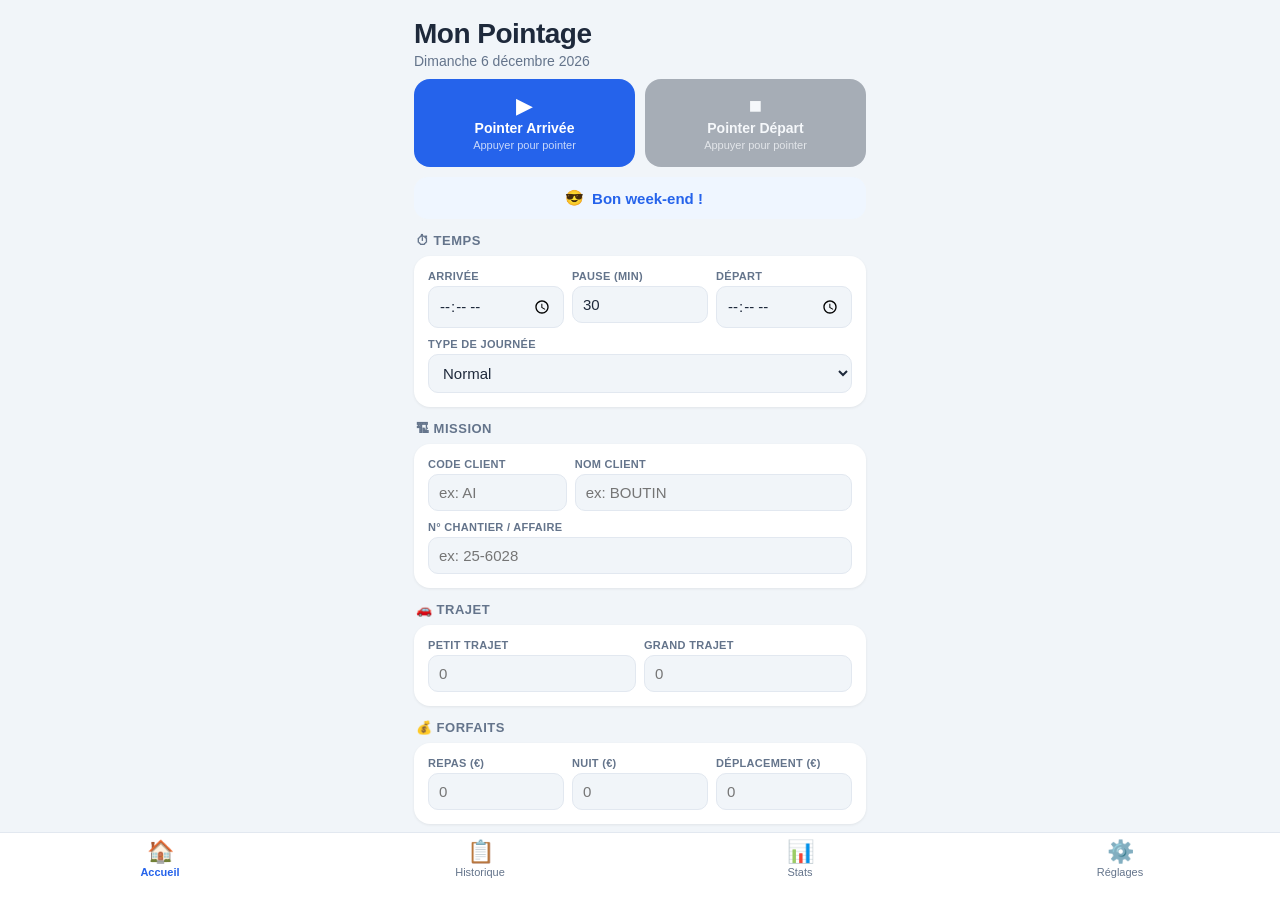
==== index.html @ ea4805cc "Add files via upload" ====
<!DOCTYPE html>
<html lang="fr">
<head>
  <meta charset="UTF-8">
  <meta name="viewport" content="width=device-width, initial-scale=1.0, maximum-scale=1.0, user-scalable=no">
  <meta name="theme-color" content="#2563eb">
  <meta name="apple-mobile-web-app-capable" content="yes">
  <meta name="apple-mobile-web-app-status-bar-style" content="black-translucent">
  <meta name="apple-mobile-web-app-title" content="Pointage">
  <link rel="manifest" href="manifest.json">
  <link rel="apple-touch-icon" href="icon.svg">
  <link rel="stylesheet" href="style.css">
  <title>Mon Pointage</title>
</head>
<body>

  <main>

    <!-- ═══════════ PAGE ACCUEIL ═══════════ -->
    <div id="page-accueil" class="page active">

      <div class="header">
        <h1>Mon Pointage</h1>
        <p id="date-today" class="date-today"></p>
      </div>

      <!-- Boutons pointer -->
      <div class="action-buttons">
        <button class="btn btn-arrive" id="btn-arrive" onclick="pointer('arrivee')">
          <span class="btn-icon">▶</span>
          <span class="btn-label">Pointer Arrivée</span>
          <span class="btn-sub" id="btn-arrive-sub">Appuyer pour pointer</span>
        </button>
        <button class="btn btn-depart" id="btn-depart" onclick="pointer('depart')" disabled>
          <span class="btn-icon">■</span>
          <span class="btn-label">Pointer Départ</span>
          <span class="btn-sub" id="btn-depart-sub">Appuyer pour pointer</span>
        </button>
      </div>

      <!-- Temps net -->
      <div class="net-banner" id="net-banner">
        <span id="net-icon">⏰</span>
        <span id="net-label">Non pointé</span>
        <span id="net-value"></span>
      </div>

      <!-- ── SECTION TEMPS ── -->
      <div class="section-title">⏱ Temps</div>
      <div class="card">
        <div class="field-row">
          <div class="field">
            <label>Arrivée</label>
            <input type="time" id="f-arrivee" onchange="autoSave()">
          </div>
          <div class="field">
            <label>Pause (min)</label>
            <input type="number" id="f-pause" min="0" max="120" placeholder="30" onchange="autoSave(); updateBanner()">
          </div>
          <div class="field">
            <label>Départ</label>
            <input type="time" id="f-depart" onchange="autoSave()">
          </div>
        </div>
        <div class="field">
          <label>Type de journée</label>
          <select id="f-type" onchange="autoSave()">
            <option value="normal">Normal</option>
            <option value="conge">Congé</option>
            <option value="sans-solde">Sans solde</option>
            <option value="formation">Formation</option>
            <option value="maladie">Maladie</option>
            <option value="ferie">Férié</option>
            <option value="rtt">RTT</option>
          </select>
        </div>
      </div>

      <!-- ── SECTION MISSION ── -->
      <div class="section-title">🏗 Mission</div>
      <div class="card">
        <div class="field-row">
          <div class="field">
            <label>Code client</label>
            <input type="text" id="f-client" placeholder="ex: AI" maxlength="10" onchange="autoSave()">
          </div>
          <div class="field flex2">
            <label>Nom client</label>
            <input type="text" id="f-nom-client" placeholder="ex: BOUTIN" onchange="autoSave()">
          </div>
        </div>
        <div class="field">
          <label>N° Chantier / Affaire</label>
          <input type="text" id="f-chantier" placeholder="ex: 25-6028" onchange="autoSave()">
        </div>
      </div>

      <!-- ── SECTION TRAJET ── -->
      <div class="section-title">🚗 Trajet</div>
      <div class="card">
        <div class="field-row">
          <div class="field">
            <label>Petit Trajet</label>
            <input type="number" id="f-ptraj" min="0" step="0.5" placeholder="0" onchange="autoSave()">
          </div>
          <div class="field">
            <label>Grand Trajet</label>
            <input type="number" id="f-gtraj" min="0" step="0.5" placeholder="0" onchange="autoSave()">
          </div>
        </div>
      </div>

      <!-- ── SECTION FORFAITS ── -->
      <div class="section-title">💰 Forfaits</div>
      <div class="card">
        <div class="field-row">
          <div class="field">
            <label>Repas (€)</label>
            <input type="number" id="f-repas" min="0" step="0.01" placeholder="0" onchange="autoSave()">
          </div>
          <div class="field">
            <label>Nuit (€)</label>
            <input type="number" id="f-nuit" min="0" step="0.01" placeholder="0" onchange="autoSave()">
          </div>
          <div class="field">
            <label>Déplacement (€)</label>
            <input type="number" id="f-deplacement" min="0" step="0.01" placeholder="0" onchange="autoSave()">
          </div>
        </div>
      </div>

      <!-- ── SECTION AUTRES FRAIS ── -->
      <div class="section-title">🧾 Autres frais</div>
      <div class="card">
        <div class="field-row">
          <div class="field">
            <label>Ticket Resto (€)</label>
            <input type="number" id="f-ticket" min="0" step="0.01" placeholder="0" onchange="autoSave()">
          </div>
          <div class="field">
            <label>Véhicule (€)</label>
            <input type="number" id="f-vehicule" min="0" step="0.01" placeholder="0" onchange="autoSave()">
          </div>
        </div>
      </div>

      <!-- Semaine -->
      <div class="section-title">📅 Cette semaine</div>
      <div class="card week-card">
        <div class="week-header">
          <span id="week-hours" class="week-total">0h00</span>
          <span class="week-target">Objectif : <span id="week-target-label">35h00</span></span>
        </div>
        <div class="week-days" id="week-days"></div>
        <div class="week-progress-bar">
          <div class="week-bar-fill" id="week-bar"></div>
        </div>
      </div>

      <div style="height: 8px"></div>
    </div>

    <!-- ═══════════ PAGE HISTORIQUE ═══════════ -->
    <div id="page-historique" class="page">
      <div class="header"><h1>Historique</h1></div>
      <div id="history-list"></div>
    </div>

    <!-- ═══════════ PAGE STATS ═══════════ -->
    <div id="page-stats" class="page">
      <div class="header"><h1>Statistiques</h1></div>
      <div id="stats-content"></div>
    </div>

    <!-- ═══════════ PAGE PARAMÈTRES ═══════════ -->
    <div id="page-settings" class="page">
      <div class="header"><h1>Paramètres</h1></div>

      <div class="section-title">⚙️ Valeurs par défaut</div>
      <div class="card">
        <div class="field-row">
          <div class="field">
            <label>Heure arrivée</label>
            <input type="time" id="set-arrivee" value="08:00">
          </div>
          <div class="field">
            <label>Pause (min)</label>
            <input type="number" id="set-pause" value="30" min="0" max="120">
          </div>
          <div class="field">
            <label>Heure départ</label>
            <input type="time" id="set-depart" value="17:00">
          </div>
        </div>
        <div class="field">
          <label>Heures / semaine</label>
          <input type="number" id="set-weekly" value="35" min="1" max="60">
        </div>
        <button class="btn-save" onclick="saveSettings()">Enregistrer</button>
      </div>

      <div class="section-title">🔔 Notifications iPhone</div>
      <div class="card">
        <p class="notif-info">Utilise l'app <strong>Raccourcis</strong> pour des notifications fiables :</p>
        <div class="shortcut-block">
          <div class="shortcut-title">🌅 Matin — arrivée</div>
          <div class="shortcut-steps">
            <p>Raccourcis → Automatisations → + → <strong>Heure de la journée</strong></p>
            <p>Heure : <strong id="shortcut-matin">08:00</strong> · Répéter : <strong>Lun → Ven</strong></p>
            <p>Action : Envoyer une notification → <em>⏰ Pointer arrivée !</em></p>
          </div>
        </div>
        <div class="shortcut-block">
          <div class="shortcut-title">🌆 Soir — départ</div>
          <div class="shortcut-steps">
            <p>Même étapes → Heure : <strong id="shortcut-soir">17:00</strong></p>
            <p>Action : Envoyer une notification → <em>🏠 Pointer départ !</em></p>
          </div>
        </div>
      </div>

      <div class="section-title">📁 Données</div>
      <div class="card">
        <button class="btn-action" onclick="exportCSV()">📥 Exporter feuille d'heures (CSV)</button>
        <button class="btn-action danger" onclick="clearAllData()">🗑 Effacer toutes les données</button>
      </div>
    </div>

  </main>

  <!-- NAV BAS -->
  <nav class="nav-bar">
    <button class="nav-btn active" data-page="accueil" onclick="showPage('accueil', this)">
      <span class="nav-icon">🏠</span><span>Accueil</span>
    </button>
    <button class="nav-btn" data-page="historique" onclick="showPage('historique', this)">
      <span class="nav-icon">📋</span><span>Historique</span>
    </button>
    <button class="nav-btn" data-page="stats" onclick="showPage('stats', this)">
      <span class="nav-icon">📊</span><span>Stats</span>
    </button>
    <button class="nav-btn" data-page="settings" onclick="showPage('settings', this)">
      <span class="nav-icon">⚙️</span><span>Réglages</span>
    </button>
  </nav>

  <script src="app.js"></script>
</body>
</html>
---- style.css ----
* { margin: 0; padding: 0; box-sizing: border-box; -webkit-tap-highlight-color: transparent; }

:root {
  --primary: #2563eb;
  --primary-light: #eff6ff;
  --success: #10b981;
  --success-light: #d1fae5;
  --warning: #f59e0b;
  --warning-light: #fef3c7;
  --danger: #ef4444;
  --bg: #f1f5f9;
  --card: #ffffff;
  --text: #1e293b;
  --text-muted: #64748b;
  --border: #e2e8f0;
  --nav-h: 68px;
  --safe-bottom: env(safe-area-inset-bottom, 0px);
}

html, body { height: 100%; overflow: hidden; }

body {
  font-family: -apple-system, BlinkMacSystemFont, 'SF Pro Display', 'Segoe UI', sans-serif;
  background: var(--bg);
  color: var(--text);
}

main {
  height: calc(100vh - var(--nav-h) - var(--safe-bottom));
  overflow-y: auto;
  -webkit-overflow-scrolling: touch;
}

/* ── NAV ── */
.nav-bar {
  position: fixed; bottom: 0; left: 0; right: 0;
  height: calc(var(--nav-h) + var(--safe-bottom));
  padding-bottom: var(--safe-bottom);
  background: rgba(255,255,255,0.95);
  backdrop-filter: blur(20px); -webkit-backdrop-filter: blur(20px);
  border-top: 1px solid var(--border);
  display: flex; z-index: 100;
}
.nav-btn {
  flex: 1; border: none; background: none; color: var(--text-muted);
  font-size: 11px; cursor: pointer; padding: 8px 4px 4px;
  display: flex; flex-direction: column; align-items: center; gap: 3px;
  font-family: inherit; transition: color 0.15s;
}
.nav-btn.active { color: var(--primary); font-weight: 600; }
.nav-icon { font-size: 22px; line-height: 1; }

/* ── PAGES ── */
.page { display: none; padding: 0 14px 24px; max-width: 480px; margin: 0 auto; }
.page.active { display: block; }
.header { padding: 18px 0 10px; }
.header h1 { font-size: 28px; font-weight: 700; letter-spacing: -0.5px; }
.date-today { color: var(--text-muted); margin-top: 3px; font-size: 14px; }

/* ── BOUTONS POINTER ── */
.action-buttons { display: grid; grid-template-columns: 1fr 1fr; gap: 10px; margin-bottom: 10px; }
.btn {
  border: none; border-radius: 16px; padding: 16px 10px;
  cursor: pointer; display: flex; flex-direction: column;
  align-items: center; gap: 3px; font-family: inherit;
  transition: transform 0.15s, opacity 0.15s; -webkit-user-select: none;
}
.btn:active:not(:disabled) { transform: scale(0.94); }
.btn:disabled { opacity: 0.35; cursor: not-allowed; }
.btn-arrive { background: var(--primary); color: white; }
.btn-depart { background: #1e293b; color: white; }
.btn-icon  { font-size: 22px; line-height: 1; }
.btn-label { font-size: 14px; font-weight: 700; }
.btn-sub   { font-size: 11px; opacity: 0.75; }

/* ── BANNIÈRE TEMPS NET ── */
.net-banner {
  display: flex; align-items: center; justify-content: center; gap: 8px;
  background: var(--primary-light);
  border-radius: 14px; padding: 12px 16px;
  margin-bottom: 14px;
  font-size: 15px; font-weight: 600; color: var(--primary);
  transition: background 0.3s, color 0.3s;
}
.net-banner.working { background: var(--warning-light); color: #92400e; }
.net-banner.done    { background: var(--success-light); color: #065f46; }
#net-value { font-size: 18px; font-weight: 800; margin-left: 4px; }

/* ── SECTIONS ── */
.section-title {
  font-size: 13px; font-weight: 700; color: var(--text-muted);
  text-transform: uppercase; letter-spacing: 0.5px;
  margin: 14px 2px 8px;
}

/* ── CARD ── */
.card {
  background: var(--card); border-radius: 16px;
  padding: 14px; margin-bottom: 4px;
  box-shadow: 0 1px 3px rgba(0,0,0,0.07);
}

/* ── FIELDS ── */
.field-row { display: flex; gap: 8px; margin-bottom: 10px; }
.field-row:last-child { margin-bottom: 0; }
.field { display: flex; flex-direction: column; gap: 4px; flex: 1; }
.field.flex2 { flex: 2; }
.field label { font-size: 11px; font-weight: 700; color: var(--text-muted); text-transform: uppercase; letter-spacing: 0.3px; }
.field input,
.field select {
  border: 1.5px solid var(--border); border-radius: 10px;
  padding: 9px 10px; font-size: 15px;
  font-family: inherit; color: var(--text); background: var(--bg);
  width: 100%; transition: border-color 0.15s, background 0.15s;
}
.field input:focus,
.field select:focus { outline: none; border-color: var(--primary); background: white; }

/* ── SEMAINE ── */
.week-card {}
.week-header { display: flex; justify-content: space-between; align-items: center; margin-bottom: 12px; }
.week-total { font-size: 22px; font-weight: 800; color: var(--primary); }
.week-target { font-size: 12px; color: var(--text-muted); }
.week-days { display: flex; gap: 6px; margin-bottom: 10px; }
.week-day { flex: 1; text-align: center; }
.week-day-name { font-size: 10px; color: var(--text-muted); font-weight: 700; text-transform: uppercase; margin-bottom: 4px; }
.week-day-dot {
  width: 34px; height: 34px; border-radius: 50%;
  background: var(--border); display: flex; align-items: center;
  justify-content: center; font-size: 11px; font-weight: 700;
  margin: 0 auto; color: var(--text-muted);
}
.week-day-dot.done    { background: var(--success); color: white; }
.week-day-dot.partial { background: var(--warning); color: white; }
.week-day-dot.today   { border: 2.5px solid var(--primary); }
.week-progress-bar { background: var(--border); border-radius: 999px; height: 10px; overflow: hidden; }
.week-bar-fill { height: 100%; border-radius: 999px; background: var(--primary); transition: width 0.6s ease; width: 0%; }

/* ── HISTORIQUE ── */
.history-item {
  background: white; border-radius: 14px; padding: 14px 16px;
  margin-bottom: 8px; box-shadow: 0 1px 3px rgba(0,0,0,0.06);
  cursor: pointer; transition: transform 0.1s;
}
.history-item:active { transform: scale(0.98); }
.history-top { display: flex; align-items: center; gap: 12px; }
.history-date-col { display: flex; flex-direction: column; align-items: center; min-width: 38px; }
.history-day-name { font-size: 10px; color: var(--text-muted); font-weight: 700; text-transform: uppercase; }
.history-day-num  { font-size: 22px; font-weight: 700; line-height: 1.1; }
.history-month    { font-size: 11px; color: var(--text-muted); }
.history-middle { flex: 1; }
.history-times { display: flex; align-items: center; gap: 5px; margin-bottom: 3px; flex-wrap: wrap; }
.time-chip { font-size: 12px; font-weight: 600; padding: 3px 8px; border-radius: 8px; }
.time-chip.arrivee { background: #dbeafe; color: #1d4ed8; }
.time-chip.depart  { background: #e2e8f0; color: #475569; }
.time-chip.pause   { background: #fef3c7; color: #92400e; }
.time-arrow { color: var(--text-muted); font-size: 11px; }
.history-client { font-size: 12px; color: var(--text-muted); }
.history-client strong { color: var(--text); }
.history-dur { font-weight: 700; font-size: 15px; color: var(--success); min-width: 44px; text-align: right; }
.history-dur.incomplete { color: var(--warning); font-size: 13px; }
.history-frais { display: flex; flex-wrap: wrap; gap: 6px; margin-top: 8px; padding-top: 8px; border-top: 1px solid var(--border); }
.frais-chip { font-size: 11px; font-weight: 600; background: #f0fdf4; color: #166534; padding: 2px 8px; border-radius: 20px; }
.type-chip  { font-size: 11px; font-weight: 600; padding: 2px 8px; border-radius: 20px; }
.type-conge      { background: #f0fdf4; color: #166534; }
.type-sans-solde { background: #fef2f2; color: #991b1b; }
.type-formation  { background: #faf5ff; color: #6b21a8; }
.type-maladie    { background: #fef3c7; color: #92400e; }
.type-ferie      { background: #f0f9ff; color: #0369a1; }
.type-rtt        { background: #fdf4ff; color: #86198f; }

/* ── STATS ── */
.stats-grid { display: grid; grid-template-columns: 1fr 1fr; gap: 10px; margin-bottom: 14px; }
.stat-card { background: white; border-radius: 16px; padding: 18px 14px; text-align: center; box-shadow: 0 1px 3px rgba(0,0,0,0.06); }
.stat-value { font-size: 26px; font-weight: 800; color: var(--primary); }
.stat-label { font-size: 12px; color: var(--text-muted); margin-top: 3px; }
.chart-card { background: white; border-radius: 16px; padding: 16px; box-shadow: 0 1px 3px rgba(0,0,0,0.06); margin-bottom: 14px; }
.chart-title { font-size: 13px; font-weight: 600; color: var(--text-muted); text-transform: uppercase; letter-spacing: 0.5px; margin-bottom: 14px; }
.bar-chart { display: flex; align-items: flex-end; gap: 8px; height: 100px; }
.bar-col { flex: 1; display: flex; flex-direction: column; align-items: center; height: 100%; justify-content: flex-end; gap: 4px; }
.bar-fill { width: 100%; border-radius: 6px 6px 0 0; min-height: 4px; background: var(--primary); }
.bar-week-label { font-size: 10px; color: var(--text-muted); font-weight: 600; }
.bar-val { font-size: 10px; font-weight: 700; }
.frais-totals { display: grid; grid-template-columns: 1fr 1fr; gap: 8px; }
.frais-total-item { background: #f8fafc; border-radius: 10px; padding: 10px 12px; }
.frais-total-item span { color: var(--text-muted); display: block; font-size: 11px; margin-bottom: 2px; }
.frais-total-item strong { color: var(--text); font-size: 15px; font-weight: 700; }

/* ── PARAMÈTRES ── */
.notif-info { font-size: 14px; color: var(--text-muted); line-height: 1.5; margin-bottom: 12px; }
.shortcut-block { background: var(--bg); border-radius: 12px; padding: 12px; margin-bottom: 10px; }
.shortcut-title { font-size: 14px; font-weight: 700; margin-bottom: 8px; }
.shortcut-steps p { font-size: 13px; color: var(--text-muted); line-height: 1.6; }
.shortcut-steps strong, .shortcut-steps em { color: var(--text); }
.btn-save {
  width: 100%; margin-top: 12px; background: var(--primary);
  color: white; border: none; border-radius: 12px; padding: 13px;
  font-size: 15px; font-weight: 600; cursor: pointer; font-family: inherit;
}
.btn-action {
  width: 100%; background: var(--bg); border: 1px solid var(--border);
  color: var(--primary); border-radius: 12px; padding: 13px;
  font-size: 15px; font-weight: 500; cursor: pointer;
  font-family: inherit; margin-bottom: 8px; text-align: left;
}
.btn-action.danger { color: var(--danger); border-color: #fecaca; }
.card-label-top { font-size: 13px; font-weight: 600; color: var(--text-muted); text-transform: uppercase; letter-spacing: 0.5px; margin-bottom: 12px; }

/* ── EMPTY STATE ── */
.empty-state { text-align: center; padding: 60px 24px; color: var(--text-muted); }
.empty-state-icon { font-size: 48px; margin-bottom: 12px; }

/* ── TOAST ── */
.toast {
  position: fixed; top: 24px; left: 50%;
  transform: translateX(-50%) translateY(-80px);
  background: #1e293b; color: white;
  padding: 12px 22px; border-radius: 999px;
  font-size: 14px; font-weight: 500;
  z-index: 999; transition: transform 0.3s cubic-bezier(0.34, 1.56, 0.64, 1);
  white-space: nowrap; max-width: 90vw;
}
.toast.show { transform: translateX(-50%) translateY(0); }
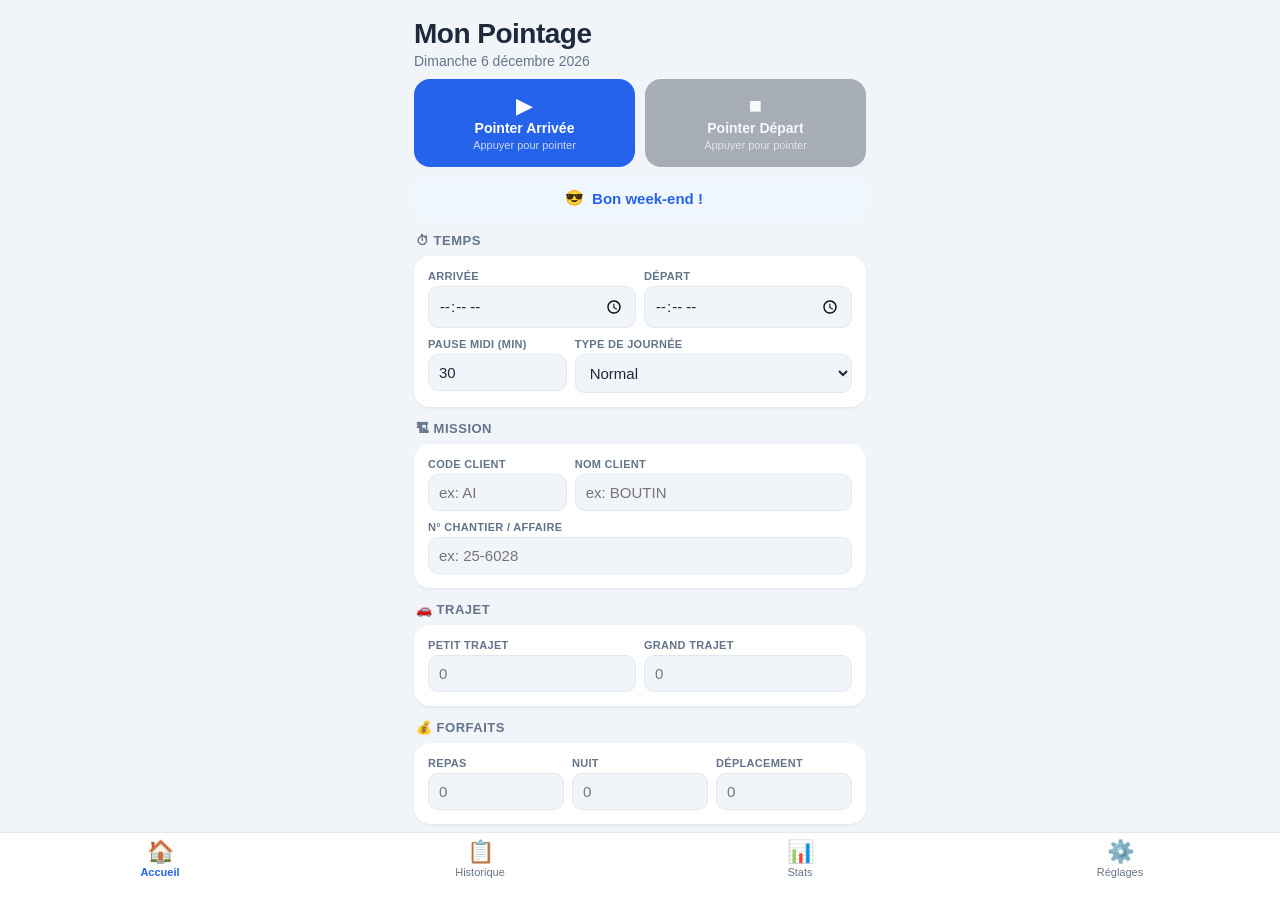
==== commit 184c9357: "Add files via upload" ====
--- a/index.html
+++ b/index.html
@@ -54,17 +54,18 @@
             <input type="time" id="f-arrivee" onchange="autoSave()">
           </div>
           <div class="field">
-            <label>Pause (min)</label>
-            <input type="number" id="f-pause" min="0" max="120" placeholder="30" onchange="autoSave(); updateBanner()">
-          </div>
-          <div class="field">
             <label>Départ</label>
             <input type="time" id="f-depart" onchange="autoSave()">
           </div>
         </div>
-        <div class="field">
-          <label>Type de journée</label>
-          <select id="f-type" onchange="autoSave()">
+        <div class="field-row">
+          <div class="field">
+            <label>Pause midi (min)</label>
+            <input type="number" id="f-pause" min="0" max="120" placeholder="30" onchange="autoSave(); updateBanner()">
+          </div>
+          <div class="field flex2">
+            <label>Type de journée</label>
+            <select id="f-type" onchange="autoSave()">
             <option value="normal">Normal</option>
             <option value="conge">Congé</option>
             <option value="sans-solde">Sans solde</option>
@@ -73,6 +74,7 @@
             <option value="ferie">Férié</option>
             <option value="rtt">RTT</option>
           </select>
+          </div>
         </div>
       </div>
 
@@ -115,16 +117,16 @@
       <div class="card">
         <div class="field-row">
           <div class="field">
-            <label>Repas (€)</label>
-            <input type="number" id="f-repas" min="0" step="0.01" placeholder="0" onchange="autoSave()">
-          </div>
-          <div class="field">
-            <label>Nuit (€)</label>
-            <input type="number" id="f-nuit" min="0" step="0.01" placeholder="0" onchange="autoSave()">
-          </div>
-          <div class="field">
-            <label>Déplacement (€)</label>
-            <input type="number" id="f-deplacement" min="0" step="0.01" placeholder="0" onchange="autoSave()">
+            <label>Repas</label>
+            <input type="number" id="f-repas" min="0" step="1" placeholder="0" onchange="autoSave()">
+          </div>
+          <div class="field">
+            <label>Nuit</label>
+            <input type="number" id="f-nuit" min="0" step="1" placeholder="0" onchange="autoSave()">
+          </div>
+          <div class="field">
+            <label>Déplacement</label>
+            <input type="number" id="f-deplacement" min="0" step="1" placeholder="0" onchange="autoSave()">
           </div>
         </div>
       </div>
@@ -134,12 +136,12 @@
       <div class="card">
         <div class="field-row">
           <div class="field">
-            <label>Ticket Resto (€)</label>
-            <input type="number" id="f-ticket" min="0" step="0.01" placeholder="0" onchange="autoSave()">
-          </div>
-          <div class="field">
-            <label>Véhicule (€)</label>
-            <input type="number" id="f-vehicule" min="0" step="0.01" placeholder="0" onchange="autoSave()">
+            <label>Ticket Resto</label>
+            <input type="number" id="f-ticket" min="0" step="1" placeholder="0" onchange="autoSave()">
+          </div>
+          <div class="field">
+            <label>Véhicule</label>
+            <input type="number" id="f-vehicule" min="0" step="1" placeholder="0" onchange="autoSave()">
           </div>
         </div>
       </div>
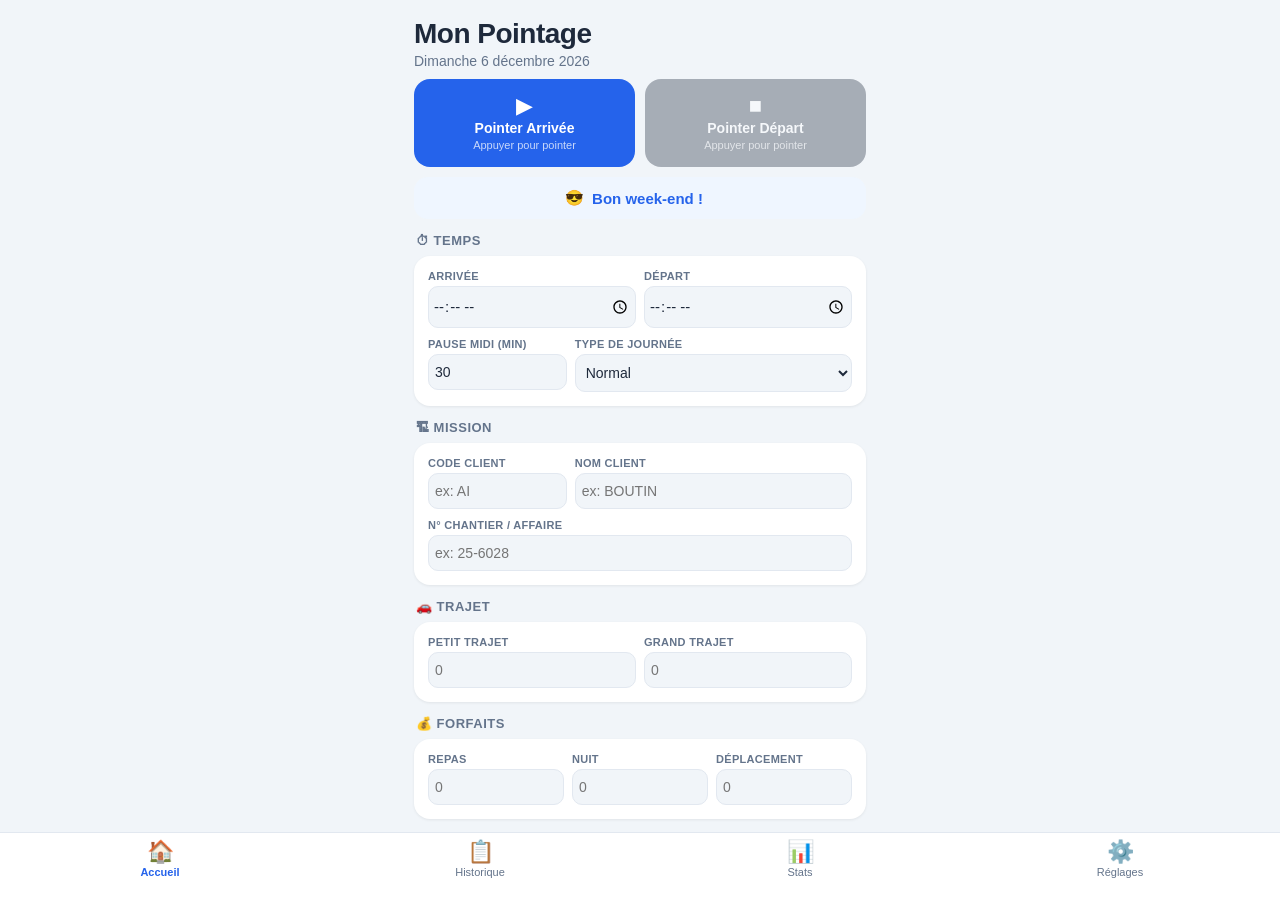
==== commit c25e32a0: "Add files via upload" ====
--- a/index.html
+++ b/index.html
@@ -186,17 +186,19 @@
             <input type="time" id="set-arrivee" value="08:00">
           </div>
           <div class="field">
-            <label>Pause (min)</label>
-            <input type="number" id="set-pause" value="30" min="0" max="120">
-          </div>
-          <div class="field">
             <label>Heure départ</label>
             <input type="time" id="set-depart" value="17:00">
           </div>
         </div>
-        <div class="field">
-          <label>Heures / semaine</label>
-          <input type="number" id="set-weekly" value="35" min="1" max="60">
+        <div class="field-row">
+          <div class="field">
+            <label>Pause midi (min)</label>
+            <input type="number" id="set-pause" value="30" min="0" max="120">
+          </div>
+          <div class="field">
+            <label>Heures / semaine</label>
+            <input type="number" id="set-weekly" value="35" min="1" max="60">
+          </div>
         </div>
         <button class="btn-save" onclick="saveSettings()">Enregistrer</button>
       </div>
--- a/style.css
+++ b/style.css
@@ -103,15 +103,20 @@
 /* ── FIELDS ── */
 .field-row { display: flex; gap: 8px; margin-bottom: 10px; }
 .field-row:last-child { margin-bottom: 0; }
-.field { display: flex; flex-direction: column; gap: 4px; flex: 1; }
+.field { display: flex; flex-direction: column; gap: 4px; flex: 1; min-width: 0; }
 .field.flex2 { flex: 2; }
 .field label { font-size: 11px; font-weight: 700; color: var(--text-muted); text-transform: uppercase; letter-spacing: 0.3px; }
 .field input,
 .field select {
   border: 1.5px solid var(--border); border-radius: 10px;
-  padding: 9px 10px; font-size: 15px;
+  padding: 9px 6px; font-size: 14px;
   font-family: inherit; color: var(--text); background: var(--bg);
-  width: 100%; transition: border-color 0.15s, background 0.15s;
+  width: 100%; min-width: 0;
+  transition: border-color 0.15s, background 0.15s;
+}
+.field input[type="time"] {
+  padding: 9px 4px;
+  font-size: 15px;
 }
 .field input:focus,
 .field select:focus { outline: none; border-color: var(--primary); background: white; }
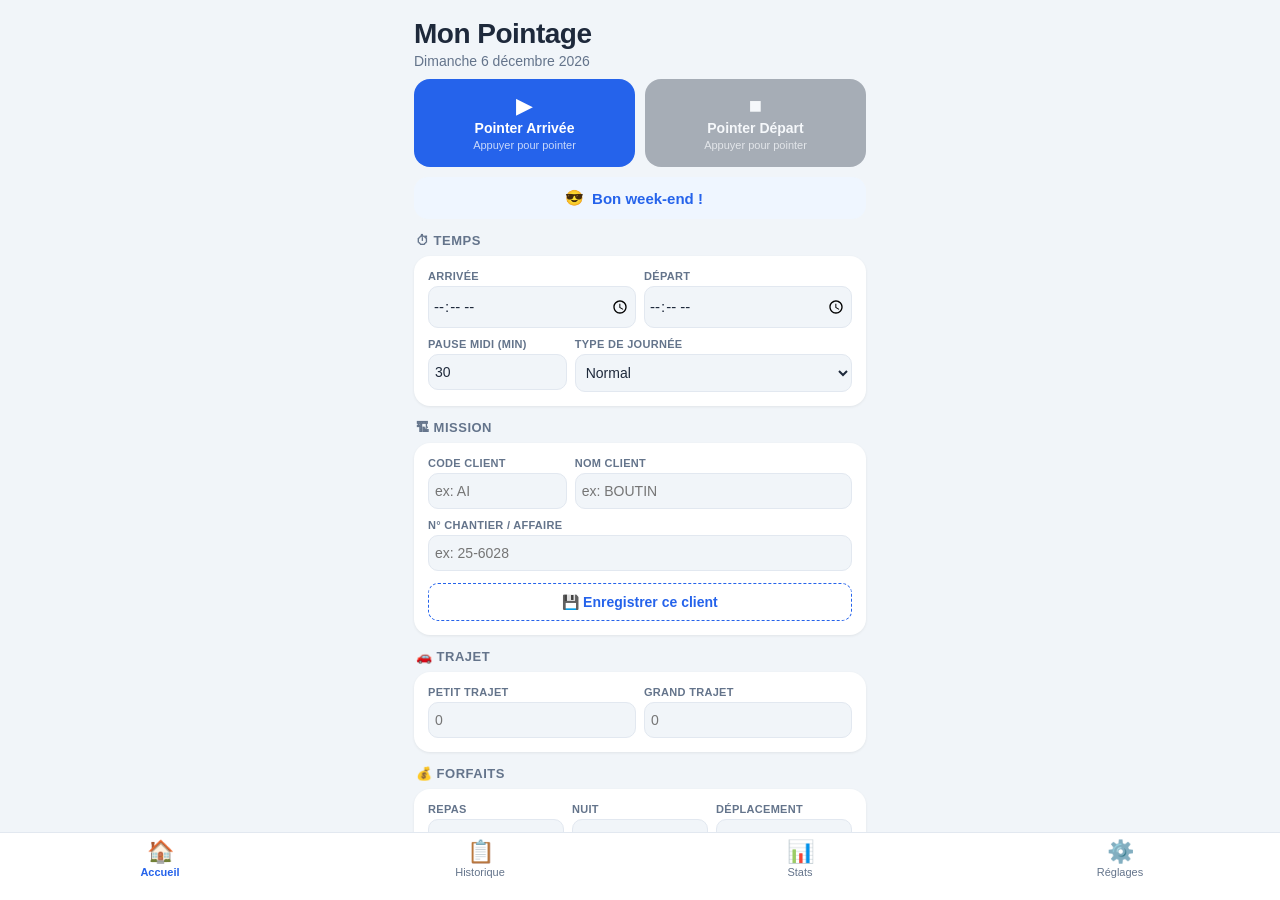
==== commit 0f4e1e68: "Add files via upload" ====
--- a/index.html
+++ b/index.html
@@ -81,20 +81,30 @@
       <!-- ── SECTION MISSION ── -->
       <div class="section-title">🏗 Mission</div>
       <div class="card">
+        <!-- Favoris clients -->
+        <div id="clients-favoris" class="favoris-liste"></div>
+
         <div class="field-row">
           <div class="field">
             <label>Code client</label>
-            <input type="text" id="f-client" placeholder="ex: AI" maxlength="10" onchange="autoSave()">
+            <input type="text" id="f-client" placeholder="ex: AI" maxlength="10"
+              list="list-client" oninput="suggestClient()" onchange="autoSave()">
+            <datalist id="list-client"></datalist>
           </div>
           <div class="field flex2">
             <label>Nom client</label>
-            <input type="text" id="f-nom-client" placeholder="ex: BOUTIN" onchange="autoSave()">
+            <input type="text" id="f-nom-client" placeholder="ex: BOUTIN"
+              list="list-nom-client" onchange="autoSave()">
+            <datalist id="list-nom-client"></datalist>
           </div>
         </div>
         <div class="field">
           <label>N° Chantier / Affaire</label>
-          <input type="text" id="f-chantier" placeholder="ex: 25-6028" onchange="autoSave()">
-        </div>
+          <input type="text" id="f-chantier" placeholder="ex: 25-6028"
+            list="list-chantier" oninput="onChantierInput()" onchange="autoSave()">
+          <datalist id="list-chantier"></datalist>
+        </div>
+        <button class="btn-save-client" onclick="saveClientFavori()">💾 Enregistrer ce client</button>
       </div>
 
       <!-- ── SECTION TRAJET ── -->
--- a/style.css
+++ b/style.css
@@ -211,6 +211,65 @@
 .btn-action.danger { color: var(--danger); border-color: #fecaca; }
 .card-label-top { font-size: 13px; font-weight: 600; color: var(--text-muted); text-transform: uppercase; letter-spacing: 0.5px; margin-bottom: 12px; }
 
+/* ── FAVORIS CLIENTS ── */
+.favoris-liste {
+  display: flex;
+  flex-wrap: wrap;
+  gap: 6px;
+  margin-bottom: 12px;
+}
+.favoris-liste:empty { display: none; }
+
+.favori-chip {
+  display: flex;
+  align-items: center;
+  gap: 6px;
+  background: #eff6ff;
+  color: #1d4ed8;
+  border: 1.5px solid #bfdbfe;
+  border-radius: 20px;
+  padding: 5px 8px 5px 12px;
+  font-size: 12px;
+  font-weight: 600;
+  white-space: nowrap;
+}
+.favori-chip span {
+  cursor: pointer;
+}
+.favori-chip span:active { opacity: 0.6; }
+
+.favori-delete {
+  background: #bfdbfe;
+  border: none;
+  border-radius: 50%;
+  width: 18px;
+  height: 18px;
+  font-size: 10px;
+  color: #1d4ed8;
+  cursor: pointer;
+  display: flex;
+  align-items: center;
+  justify-content: center;
+  flex-shrink: 0;
+  font-family: inherit;
+  padding: 0;
+}
+.favori-delete:active { background: #93c5fd; }
+
+.btn-save-client {
+  width: 100%;
+  margin-top: 12px;
+  background: none;
+  border: 1.5px dashed var(--primary);
+  color: var(--primary);
+  border-radius: 10px;
+  padding: 10px;
+  font-size: 14px;
+  font-weight: 600;
+  cursor: pointer;
+  font-family: inherit;
+}
+
 /* ── EMPTY STATE ── */
 .empty-state { text-align: center; padding: 60px 24px; color: var(--text-muted); }
 .empty-state-icon { font-size: 48px; margin-bottom: 12px; }
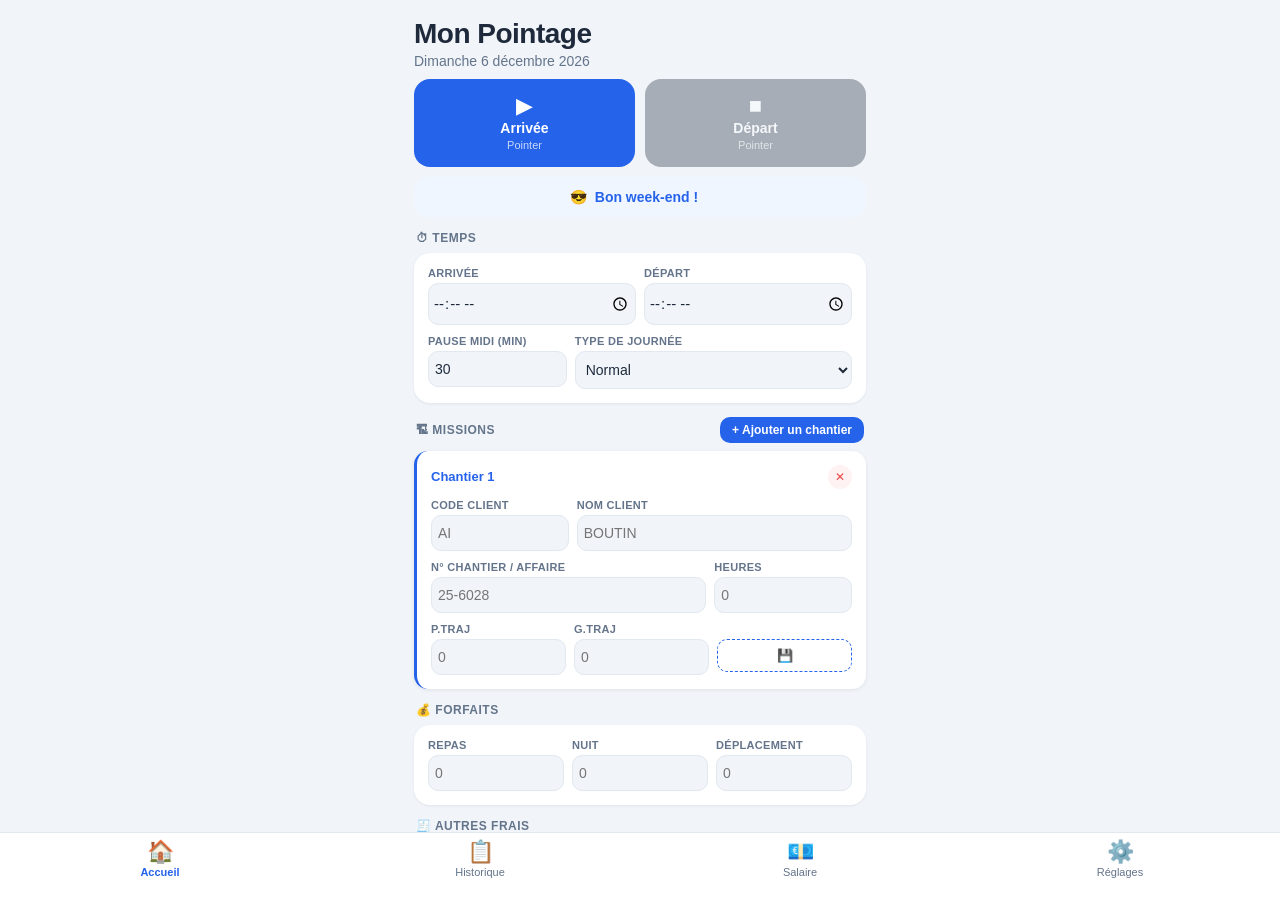
==== commit c5458aca: "Add files via upload" ====
--- a/index.html
+++ b/index.html
@@ -14,11 +14,15 @@
 </head>
 <body>
 
+  <!-- Datalists globaux pour autocomplete -->
+  <datalist id="list-client"></datalist>
+  <datalist id="list-nom-client"></datalist>
+  <datalist id="list-chantier"></datalist>
+
   <main>
 
-    <!-- ═══════════ PAGE ACCUEIL ═══════════ -->
+    <!-- ══════════ PAGE ACCUEIL ══════════ -->
     <div id="page-accueil" class="page active">
-
       <div class="header">
         <h1>Mon Pointage</h1>
         <p id="date-today" class="date-today"></p>
@@ -28,24 +32,24 @@
       <div class="action-buttons">
         <button class="btn btn-arrive" id="btn-arrive" onclick="pointer('arrivee')">
           <span class="btn-icon">▶</span>
-          <span class="btn-label">Pointer Arrivée</span>
-          <span class="btn-sub" id="btn-arrive-sub">Appuyer pour pointer</span>
+          <span class="btn-label">Arrivée</span>
+          <span class="btn-sub" id="btn-arrive-sub">Pointer</span>
         </button>
         <button class="btn btn-depart" id="btn-depart" onclick="pointer('depart')" disabled>
           <span class="btn-icon">■</span>
-          <span class="btn-label">Pointer Départ</span>
-          <span class="btn-sub" id="btn-depart-sub">Appuyer pour pointer</span>
+          <span class="btn-label">Départ</span>
+          <span class="btn-sub" id="btn-depart-sub">Pointer</span>
         </button>
       </div>
 
-      <!-- Temps net -->
+      <!-- Bannière temps net -->
       <div class="net-banner" id="net-banner">
         <span id="net-icon">⏰</span>
         <span id="net-label">Non pointé</span>
         <span id="net-value"></span>
       </div>
 
-      <!-- ── SECTION TEMPS ── -->
+      <!-- ── Temps ── -->
       <div class="section-title">⏱ Temps</div>
       <div class="card">
         <div class="field-row">
@@ -66,63 +70,26 @@
           <div class="field flex2">
             <label>Type de journée</label>
             <select id="f-type" onchange="autoSave()">
-            <option value="normal">Normal</option>
-            <option value="conge">Congé</option>
-            <option value="sans-solde">Sans solde</option>
-            <option value="formation">Formation</option>
-            <option value="maladie">Maladie</option>
-            <option value="ferie">Férié</option>
-            <option value="rtt">RTT</option>
-          </select>
-          </div>
-        </div>
-      </div>
-
-      <!-- ── SECTION MISSION ── -->
-      <div class="section-title">🏗 Mission</div>
-      <div class="card">
-        <!-- Favoris clients -->
-        <div id="clients-favoris" class="favoris-liste"></div>
-
-        <div class="field-row">
-          <div class="field">
-            <label>Code client</label>
-            <input type="text" id="f-client" placeholder="ex: AI" maxlength="10"
-              list="list-client" oninput="suggestClient()" onchange="autoSave()">
-            <datalist id="list-client"></datalist>
-          </div>
-          <div class="field flex2">
-            <label>Nom client</label>
-            <input type="text" id="f-nom-client" placeholder="ex: BOUTIN"
-              list="list-nom-client" onchange="autoSave()">
-            <datalist id="list-nom-client"></datalist>
-          </div>
-        </div>
-        <div class="field">
-          <label>N° Chantier / Affaire</label>
-          <input type="text" id="f-chantier" placeholder="ex: 25-6028"
-            list="list-chantier" oninput="onChantierInput()" onchange="autoSave()">
-          <datalist id="list-chantier"></datalist>
-        </div>
-        <button class="btn-save-client" onclick="saveClientFavori()">💾 Enregistrer ce client</button>
-      </div>
-
-      <!-- ── SECTION TRAJET ── -->
-      <div class="section-title">🚗 Trajet</div>
-      <div class="card">
-        <div class="field-row">
-          <div class="field">
-            <label>Petit Trajet</label>
-            <input type="number" id="f-ptraj" min="0" step="0.5" placeholder="0" onchange="autoSave()">
-          </div>
-          <div class="field">
-            <label>Grand Trajet</label>
-            <input type="number" id="f-gtraj" min="0" step="0.5" placeholder="0" onchange="autoSave()">
-          </div>
-        </div>
-      </div>
-
-      <!-- ── SECTION FORFAITS ── -->
+              <option value="normal">Normal</option>
+              <option value="conge">Congé</option>
+              <option value="sans-solde">Sans solde</option>
+              <option value="formation">Formation</option>
+              <option value="maladie">Maladie</option>
+              <option value="ferie">Férié</option>
+              <option value="rtt">RTT</option>
+            </select>
+          </div>
+        </div>
+      </div>
+
+      <!-- ── Missions (plusieurs chantiers) ── -->
+      <div class="section-title-row">
+        <span class="section-title" style="margin:0">🏗 Missions</span>
+        <button class="btn-add-mission" onclick="addMission()">+ Ajouter un chantier</button>
+      </div>
+      <div id="missions-container"></div>
+
+      <!-- ── Forfaits (niveau journée) ── -->
       <div class="section-title">💰 Forfaits</div>
       <div class="card">
         <div class="field-row">
@@ -141,7 +108,7 @@
         </div>
       </div>
 
-      <!-- ── SECTION AUTRES FRAIS ── -->
+      <!-- ── Autres frais ── -->
       <div class="section-title">🧾 Autres frais</div>
       <div class="card">
         <div class="field-row">
@@ -156,7 +123,7 @@
         </div>
       </div>
 
-      <!-- Semaine -->
+      <!-- ── Semaine ── -->
       <div class="section-title">📅 Cette semaine</div>
       <div class="card week-card">
         <div class="week-header">
@@ -169,26 +136,26 @@
         </div>
       </div>
 
-      <div style="height: 8px"></div>
-    </div>
-
-    <!-- ═══════════ PAGE HISTORIQUE ═══════════ -->
+      <div style="height:8px"></div>
+    </div>
+
+    <!-- ══════════ PAGE HISTORIQUE ══════════ -->
     <div id="page-historique" class="page">
       <div class="header"><h1>Historique</h1></div>
       <div id="history-list"></div>
     </div>
 
-    <!-- ═══════════ PAGE STATS ═══════════ -->
+    <!-- ══════════ PAGE STATS / SALAIRE ══════════ -->
     <div id="page-stats" class="page">
-      <div class="header"><h1>Statistiques</h1></div>
+      <div class="header"><h1>Stats & Salaire</h1></div>
       <div id="stats-content"></div>
     </div>
 
-    <!-- ═══════════ PAGE PARAMÈTRES ═══════════ -->
+    <!-- ══════════ PAGE PARAMÈTRES ══════════ -->
     <div id="page-settings" class="page">
       <div class="header"><h1>Paramètres</h1></div>
 
-      <div class="section-title">⚙️ Valeurs par défaut</div>
+      <div class="section-title">⏱ Horaires par défaut</div>
       <div class="card">
         <div class="field-row">
           <div class="field">
@@ -213,22 +180,41 @@
         <button class="btn-save" onclick="saveSettings()">Enregistrer</button>
       </div>
 
+      <div class="section-title">💶 Salaire & Heures sup</div>
+      <div class="card">
+        <div class="field-row">
+          <div class="field">
+            <label>Taux horaire (€/h)</label>
+            <input type="number" id="set-taux" min="0" step="0.01" placeholder="0,00">
+          </div>
+        </div>
+        <div class="field-row">
+          <div class="field">
+            <label>Seuil HS +25% (h/sem)</label>
+            <input type="number" id="set-hs25" value="35" min="1" max="60">
+          </div>
+          <div class="field">
+            <label>Seuil HS +50% (h/sem)</label>
+            <input type="number" id="set-hs50" value="43" min="1" max="80">
+          </div>
+        </div>
+        <button class="btn-save" onclick="saveSettings()">Enregistrer</button>
+      </div>
+
       <div class="section-title">🔔 Notifications iPhone</div>
       <div class="card">
-        <p class="notif-info">Utilise l'app <strong>Raccourcis</strong> pour des notifications fiables :</p>
+        <p class="notif-info">Utilise l'app <strong>Raccourcis</strong> :</p>
         <div class="shortcut-block">
           <div class="shortcut-title">🌅 Matin — arrivée</div>
           <div class="shortcut-steps">
             <p>Raccourcis → Automatisations → + → <strong>Heure de la journée</strong></p>
-            <p>Heure : <strong id="shortcut-matin">08:00</strong> · Répéter : <strong>Lun → Ven</strong></p>
-            <p>Action : Envoyer une notification → <em>⏰ Pointer arrivée !</em></p>
+            <p>Heure : <strong id="shortcut-matin">08:00</strong> · Lun→Ven · Action : <em>⏰ Pointer arrivée !</em></p>
           </div>
         </div>
         <div class="shortcut-block">
           <div class="shortcut-title">🌆 Soir — départ</div>
           <div class="shortcut-steps">
-            <p>Même étapes → Heure : <strong id="shortcut-soir">17:00</strong></p>
-            <p>Action : Envoyer une notification → <em>🏠 Pointer départ !</em></p>
+            <p>Heure : <strong id="shortcut-soir">17:00</strong> · Lun→Ven · Action : <em>🏠 Pointer départ !</em></p>
           </div>
         </div>
       </div>
@@ -242,18 +228,18 @@
 
   </main>
 
-  <!-- NAV BAS -->
+  <!-- NAV -->
   <nav class="nav-bar">
-    <button class="nav-btn active" data-page="accueil" onclick="showPage('accueil', this)">
+    <button class="nav-btn active" data-page="accueil" onclick="showPage('accueil',this)">
       <span class="nav-icon">🏠</span><span>Accueil</span>
     </button>
-    <button class="nav-btn" data-page="historique" onclick="showPage('historique', this)">
+    <button class="nav-btn" data-page="historique" onclick="showPage('historique',this)">
       <span class="nav-icon">📋</span><span>Historique</span>
     </button>
-    <button class="nav-btn" data-page="stats" onclick="showPage('stats', this)">
-      <span class="nav-icon">📊</span><span>Stats</span>
-    </button>
-    <button class="nav-btn" data-page="settings" onclick="showPage('settings', this)">
+    <button class="nav-btn" data-page="stats" onclick="showPage('stats',this)">
+      <span class="nav-icon">💶</span><span>Salaire</span>
+    </button>
+    <button class="nav-btn" data-page="settings" onclick="showPage('settings',this)">
       <span class="nav-icon">⚙️</span><span>Réglages</span>
     </button>
   </nav>
--- a/style.css
+++ b/style.css
@@ -1,287 +1,160 @@
-* { margin: 0; padding: 0; box-sizing: border-box; -webkit-tap-highlight-color: transparent; }
+*{margin:0;padding:0;box-sizing:border-box;-webkit-tap-highlight-color:transparent}
+:root{
+  --primary:#2563eb;--primary-light:#eff6ff;
+  --success:#10b981;--success-light:#d1fae5;
+  --warning:#f59e0b;--warning-light:#fef3c7;
+  --danger:#ef4444;--bg:#f1f5f9;--card:#fff;
+  --text:#1e293b;--text-muted:#64748b;--border:#e2e8f0;
+  --nav-h:68px;--safe-bottom:env(safe-area-inset-bottom,0px);
+}
+html,body{height:100%;overflow:hidden}
+body{font-family:-apple-system,BlinkMacSystemFont,'SF Pro Display','Segoe UI',sans-serif;background:var(--bg);color:var(--text)}
+main{height:calc(100vh - var(--nav-h) - var(--safe-bottom));overflow-y:auto;-webkit-overflow-scrolling:touch}
 
-:root {
-  --primary: #2563eb;
-  --primary-light: #eff6ff;
-  --success: #10b981;
-  --success-light: #d1fae5;
-  --warning: #f59e0b;
-  --warning-light: #fef3c7;
-  --danger: #ef4444;
-  --bg: #f1f5f9;
-  --card: #ffffff;
-  --text: #1e293b;
-  --text-muted: #64748b;
-  --border: #e2e8f0;
-  --nav-h: 68px;
-  --safe-bottom: env(safe-area-inset-bottom, 0px);
-}
+/* NAV */
+.nav-bar{position:fixed;bottom:0;left:0;right:0;height:calc(var(--nav-h) + var(--safe-bottom));padding-bottom:var(--safe-bottom);background:rgba(255,255,255,.95);backdrop-filter:blur(20px);-webkit-backdrop-filter:blur(20px);border-top:1px solid var(--border);display:flex;z-index:100}
+.nav-btn{flex:1;border:none;background:none;color:var(--text-muted);font-size:11px;cursor:pointer;padding:8px 4px 4px;display:flex;flex-direction:column;align-items:center;gap:3px;font-family:inherit;transition:color .15s}
+.nav-btn.active{color:var(--primary);font-weight:600}
+.nav-icon{font-size:22px;line-height:1}
 
-html, body { height: 100%; overflow: hidden; }
+/* PAGES */
+.page{display:none;padding:0 14px 24px;max-width:480px;margin:0 auto}
+.page.active{display:block}
+.header{padding:18px 0 10px}
+.header h1{font-size:28px;font-weight:700;letter-spacing:-.5px}
+.date-today{color:var(--text-muted);margin-top:3px;font-size:14px}
 
-body {
-  font-family: -apple-system, BlinkMacSystemFont, 'SF Pro Display', 'Segoe UI', sans-serif;
-  background: var(--bg);
-  color: var(--text);
-}
+/* BOUTONS POINTER */
+.action-buttons{display:grid;grid-template-columns:1fr 1fr;gap:10px;margin-bottom:10px}
+.btn{border:none;border-radius:16px;padding:16px 10px;cursor:pointer;display:flex;flex-direction:column;align-items:center;gap:3px;font-family:inherit;transition:transform .15s,opacity .15s;-webkit-user-select:none}
+.btn:active:not(:disabled){transform:scale(.94)}
+.btn:disabled{opacity:.35;cursor:not-allowed}
+.btn-arrive{background:var(--primary);color:white}
+.btn-depart{background:#1e293b;color:white}
+.btn-icon{font-size:22px;line-height:1}
+.btn-label{font-size:14px;font-weight:700}
+.btn-sub{font-size:11px;opacity:.75}
 
-main {
-  height: calc(100vh - var(--nav-h) - var(--safe-bottom));
-  overflow-y: auto;
-  -webkit-overflow-scrolling: touch;
-}
+/* BANNIÈRE */
+.net-banner{display:flex;align-items:center;justify-content:center;gap:8px;background:var(--primary-light);border-radius:14px;padding:12px 16px;margin-bottom:14px;font-size:14px;font-weight:600;color:var(--primary);transition:background .3s,color .3s}
+.net-banner.working{background:var(--warning-light);color:#92400e}
+.net-banner.done{background:var(--success-light);color:#065f46}
+#net-value{font-size:16px;font-weight:800;margin-left:4px}
 
-/* ── NAV ── */
-.nav-bar {
-  position: fixed; bottom: 0; left: 0; right: 0;
-  height: calc(var(--nav-h) + var(--safe-bottom));
-  padding-bottom: var(--safe-bottom);
-  background: rgba(255,255,255,0.95);
-  backdrop-filter: blur(20px); -webkit-backdrop-filter: blur(20px);
-  border-top: 1px solid var(--border);
-  display: flex; z-index: 100;
-}
-.nav-btn {
-  flex: 1; border: none; background: none; color: var(--text-muted);
-  font-size: 11px; cursor: pointer; padding: 8px 4px 4px;
-  display: flex; flex-direction: column; align-items: center; gap: 3px;
-  font-family: inherit; transition: color 0.15s;
-}
-.nav-btn.active { color: var(--primary); font-weight: 600; }
-.nav-icon { font-size: 22px; line-height: 1; }
+/* SECTIONS */
+.section-title{font-size:12px;font-weight:700;color:var(--text-muted);text-transform:uppercase;letter-spacing:.5px;margin:14px 2px 8px}
+.section-title-row{display:flex;align-items:center;justify-content:space-between;margin:14px 2px 8px}
+.section-title-row .section-title{margin:0}
+.btn-add-mission{background:var(--primary);color:white;border:none;border-radius:10px;padding:6px 12px;font-size:12px;font-weight:700;cursor:pointer;font-family:inherit}
 
-/* ── PAGES ── */
-.page { display: none; padding: 0 14px 24px; max-width: 480px; margin: 0 auto; }
-.page.active { display: block; }
-.header { padding: 18px 0 10px; }
-.header h1 { font-size: 28px; font-weight: 700; letter-spacing: -0.5px; }
-.date-today { color: var(--text-muted); margin-top: 3px; font-size: 14px; }
+/* CARD */
+.card{background:var(--card);border-radius:16px;padding:14px;margin-bottom:6px;box-shadow:0 1px 3px rgba(0,0,0,.07)}
 
-/* ── BOUTONS POINTER ── */
-.action-buttons { display: grid; grid-template-columns: 1fr 1fr; gap: 10px; margin-bottom: 10px; }
-.btn {
-  border: none; border-radius: 16px; padding: 16px 10px;
-  cursor: pointer; display: flex; flex-direction: column;
-  align-items: center; gap: 3px; font-family: inherit;
-  transition: transform 0.15s, opacity 0.15s; -webkit-user-select: none;
-}
-.btn:active:not(:disabled) { transform: scale(0.94); }
-.btn:disabled { opacity: 0.35; cursor: not-allowed; }
-.btn-arrive { background: var(--primary); color: white; }
-.btn-depart { background: #1e293b; color: white; }
-.btn-icon  { font-size: 22px; line-height: 1; }
-.btn-label { font-size: 14px; font-weight: 700; }
-.btn-sub   { font-size: 11px; opacity: 0.75; }
+/* FIELDS */
+.field-row{display:flex;gap:8px;margin-bottom:10px}
+.field-row:last-child{margin-bottom:0}
+.field{display:flex;flex-direction:column;gap:4px;flex:1;min-width:0}
+.field.flex2{flex:2}
+.field label{font-size:11px;font-weight:700;color:var(--text-muted);text-transform:uppercase;letter-spacing:.3px}
+.field input,.field select{border:1.5px solid var(--border);border-radius:10px;padding:9px 6px;font-size:14px;font-family:inherit;color:var(--text);background:var(--bg);width:100%;min-width:0;transition:border-color .15s,background .15s}
+.field input[type=time]{padding:9px 4px;font-size:15px}
+.field input:focus,.field select:focus{outline:none;border-color:var(--primary);background:white}
 
-/* ── BANNIÈRE TEMPS NET ── */
-.net-banner {
-  display: flex; align-items: center; justify-content: center; gap: 8px;
-  background: var(--primary-light);
-  border-radius: 14px; padding: 12px 16px;
-  margin-bottom: 14px;
-  font-size: 15px; font-weight: 600; color: var(--primary);
-  transition: background 0.3s, color 0.3s;
-}
-.net-banner.working { background: var(--warning-light); color: #92400e; }
-.net-banner.done    { background: var(--success-light); color: #065f46; }
-#net-value { font-size: 18px; font-weight: 800; margin-left: 4px; }
+/* MISSION CARD */
+.mission-card{background:var(--card);border-radius:14px;padding:14px;margin-bottom:8px;box-shadow:0 1px 4px rgba(0,0,0,.08);border-left:3px solid var(--primary)}
+.mission-header{display:flex;justify-content:space-between;align-items:center;margin-bottom:10px}
+.mission-num{font-size:13px;font-weight:700;color:var(--primary)}
+.mission-delete{background:#fef2f2;border:none;border-radius:50%;width:24px;height:24px;color:var(--danger);cursor:pointer;font-size:12px;display:flex;align-items:center;justify-content:center}
+.btn-save-client-sm{width:100%;background:none;border:1.5px dashed var(--primary);color:var(--primary);border-radius:10px;padding:8px;font-size:13px;cursor:pointer;font-family:inherit;font-weight:600}
 
-/* ── SECTIONS ── */
-.section-title {
-  font-size: 13px; font-weight: 700; color: var(--text-muted);
-  text-transform: uppercase; letter-spacing: 0.5px;
-  margin: 14px 2px 8px;
-}
+/* FAVORIS */
+.favoris-liste{display:flex;flex-wrap:wrap;gap:6px;margin-bottom:10px}
+.favoris-liste:empty{display:none}
+.favori-chip{display:flex;align-items:center;gap:5px;background:#eff6ff;color:#1d4ed8;border:1.5px solid #bfdbfe;border-radius:20px;padding:4px 6px 4px 10px;font-size:12px;font-weight:600;white-space:nowrap}
+.favori-chip span{cursor:pointer}
+.favori-chip span:active{opacity:.6}
+.favori-delete{background:#bfdbfe;border:none;border-radius:50%;width:18px;height:18px;font-size:10px;color:#1d4ed8;cursor:pointer;display:flex;align-items:center;justify-content:center;flex-shrink:0;padding:0}
 
-/* ── CARD ── */
-.card {
-  background: var(--card); border-radius: 16px;
-  padding: 14px; margin-bottom: 4px;
-  box-shadow: 0 1px 3px rgba(0,0,0,0.07);
-}
+/* SEMAINE */
+.week-header{display:flex;justify-content:space-between;align-items:center;margin-bottom:12px}
+.week-total{font-size:22px;font-weight:800;color:var(--primary)}
+.week-target{font-size:12px;color:var(--text-muted)}
+.week-days{display:flex;gap:6px;margin-bottom:10px}
+.week-day{flex:1;text-align:center}
+.week-day-name{font-size:10px;color:var(--text-muted);font-weight:700;text-transform:uppercase;margin-bottom:4px}
+.week-day-dot{width:34px;height:34px;border-radius:50%;background:var(--border);display:flex;align-items:center;justify-content:center;font-size:11px;font-weight:700;margin:0 auto;color:var(--text-muted)}
+.week-day-dot.done{background:var(--success);color:white}
+.week-day-dot.partial{background:var(--warning);color:white}
+.week-day-dot.today{border:2.5px solid var(--primary)}
+.week-progress-bar{background:var(--border);border-radius:999px;height:10px;overflow:hidden}
+.week-bar-fill{height:100%;border-radius:999px;background:var(--primary);transition:width .6s ease;width:0%}
 
-/* ── FIELDS ── */
-.field-row { display: flex; gap: 8px; margin-bottom: 10px; }
-.field-row:last-child { margin-bottom: 0; }
-.field { display: flex; flex-direction: column; gap: 4px; flex: 1; min-width: 0; }
-.field.flex2 { flex: 2; }
-.field label { font-size: 11px; font-weight: 700; color: var(--text-muted); text-transform: uppercase; letter-spacing: 0.3px; }
-.field input,
-.field select {
-  border: 1.5px solid var(--border); border-radius: 10px;
-  padding: 9px 6px; font-size: 14px;
-  font-family: inherit; color: var(--text); background: var(--bg);
-  width: 100%; min-width: 0;
-  transition: border-color 0.15s, background 0.15s;
-}
-.field input[type="time"] {
-  padding: 9px 4px;
-  font-size: 15px;
-}
-.field input:focus,
-.field select:focus { outline: none; border-color: var(--primary); background: white; }
+/* HISTORIQUE */
+.history-item{background:white;border-radius:14px;padding:14px 16px;margin-bottom:8px;box-shadow:0 1px 3px rgba(0,0,0,.06);cursor:pointer;transition:transform .1s}
+.history-item:active{transform:scale(.98)}
+.history-top{display:flex;align-items:flex-start;gap:12px}
+.history-date-col{display:flex;flex-direction:column;align-items:center;min-width:38px}
+.history-day-name{font-size:10px;color:var(--text-muted);font-weight:700;text-transform:uppercase}
+.history-day-num{font-size:22px;font-weight:700;line-height:1.1}
+.history-month{font-size:11px;color:var(--text-muted)}
+.history-middle{flex:1}
+.history-times{display:flex;align-items:center;gap:5px;margin-bottom:4px;flex-wrap:wrap}
+.time-chip{font-size:12px;font-weight:600;padding:3px 8px;border-radius:8px}
+.time-chip.arrivee{background:#dbeafe;color:#1d4ed8}
+.time-chip.depart{background:#e2e8f0;color:#475569}
+.time-chip.pause{background:#fef3c7;color:#92400e}
+.time-arrow{color:var(--text-muted);font-size:11px}
+.history-mission{font-size:12px;color:var(--text-muted);margin-bottom:2px}
+.history-mission strong{color:var(--text)}
+.history-dur{font-weight:700;font-size:15px;color:var(--success);min-width:44px;text-align:right}
+.history-dur.incomplete{color:var(--warning);font-size:13px}
+.history-frais{display:flex;flex-wrap:wrap;gap:6px;margin-top:8px;padding-top:8px;border-top:1px solid var(--border)}
+.frais-chip{font-size:11px;font-weight:600;background:#f0fdf4;color:#166534;padding:2px 8px;border-radius:20px}
+.type-chip{font-size:11px;font-weight:600;padding:2px 8px;border-radius:20px}
+.type-conge{background:#f0fdf4;color:#166534}
+.type-sans-solde{background:#fef2f2;color:#991b1b}
+.type-formation{background:#faf5ff;color:#6b21a8}
+.type-maladie{background:#fef3c7;color:#92400e}
+.type-ferie{background:#f0f9ff;color:#0369a1}
+.type-rtt{background:#fdf4ff;color:#86198f}
 
-/* ── SEMAINE ── */
-.week-card {}
-.week-header { display: flex; justify-content: space-between; align-items: center; margin-bottom: 12px; }
-.week-total { font-size: 22px; font-weight: 800; color: var(--primary); }
-.week-target { font-size: 12px; color: var(--text-muted); }
-.week-days { display: flex; gap: 6px; margin-bottom: 10px; }
-.week-day { flex: 1; text-align: center; }
-.week-day-name { font-size: 10px; color: var(--text-muted); font-weight: 700; text-transform: uppercase; margin-bottom: 4px; }
-.week-day-dot {
-  width: 34px; height: 34px; border-radius: 50%;
-  background: var(--border); display: flex; align-items: center;
-  justify-content: center; font-size: 11px; font-weight: 700;
-  margin: 0 auto; color: var(--text-muted);
-}
-.week-day-dot.done    { background: var(--success); color: white; }
-.week-day-dot.partial { background: var(--warning); color: white; }
-.week-day-dot.today   { border: 2.5px solid var(--primary); }
-.week-progress-bar { background: var(--border); border-radius: 999px; height: 10px; overflow: hidden; }
-.week-bar-fill { height: 100%; border-radius: 999px; background: var(--primary); transition: width 0.6s ease; width: 0%; }
+/* STATS & SALAIRE */
+.stats-grid{display:grid;grid-template-columns:1fr 1fr;gap:10px;margin-bottom:14px}
+.stat-card{background:white;border-radius:16px;padding:18px 14px;text-align:center;box-shadow:0 1px 3px rgba(0,0,0,.06)}
+.stat-value{font-size:26px;font-weight:800;color:var(--primary)}
+.stat-label{font-size:12px;color:var(--text-muted);margin-top:3px}
 
-/* ── HISTORIQUE ── */
-.history-item {
-  background: white; border-radius: 14px; padding: 14px 16px;
-  margin-bottom: 8px; box-shadow: 0 1px 3px rgba(0,0,0,0.06);
-  cursor: pointer; transition: transform 0.1s;
-}
-.history-item:active { transform: scale(0.98); }
-.history-top { display: flex; align-items: center; gap: 12px; }
-.history-date-col { display: flex; flex-direction: column; align-items: center; min-width: 38px; }
-.history-day-name { font-size: 10px; color: var(--text-muted); font-weight: 700; text-transform: uppercase; }
-.history-day-num  { font-size: 22px; font-weight: 700; line-height: 1.1; }
-.history-month    { font-size: 11px; color: var(--text-muted); }
-.history-middle { flex: 1; }
-.history-times { display: flex; align-items: center; gap: 5px; margin-bottom: 3px; flex-wrap: wrap; }
-.time-chip { font-size: 12px; font-weight: 600; padding: 3px 8px; border-radius: 8px; }
-.time-chip.arrivee { background: #dbeafe; color: #1d4ed8; }
-.time-chip.depart  { background: #e2e8f0; color: #475569; }
-.time-chip.pause   { background: #fef3c7; color: #92400e; }
-.time-arrow { color: var(--text-muted); font-size: 11px; }
-.history-client { font-size: 12px; color: var(--text-muted); }
-.history-client strong { color: var(--text); }
-.history-dur { font-weight: 700; font-size: 15px; color: var(--success); min-width: 44px; text-align: right; }
-.history-dur.incomplete { color: var(--warning); font-size: 13px; }
-.history-frais { display: flex; flex-wrap: wrap; gap: 6px; margin-top: 8px; padding-top: 8px; border-top: 1px solid var(--border); }
-.frais-chip { font-size: 11px; font-weight: 600; background: #f0fdf4; color: #166534; padding: 2px 8px; border-radius: 20px; }
-.type-chip  { font-size: 11px; font-weight: 600; padding: 2px 8px; border-radius: 20px; }
-.type-conge      { background: #f0fdf4; color: #166534; }
-.type-sans-solde { background: #fef2f2; color: #991b1b; }
-.type-formation  { background: #faf5ff; color: #6b21a8; }
-.type-maladie    { background: #fef3c7; color: #92400e; }
-.type-ferie      { background: #f0f9ff; color: #0369a1; }
-.type-rtt        { background: #fdf4ff; color: #86198f; }
+.month-nav{display:flex;justify-content:space-between;align-items:center;margin-bottom:12px;padding:0 4px}
+.month-nav span{font-size:16px;font-weight:700;text-transform:capitalize}
+.month-nav button{background:var(--bg);border:1px solid var(--border);border-radius:10px;width:36px;height:36px;font-size:18px;cursor:pointer;color:var(--primary);display:flex;align-items:center;justify-content:center}
 
-/* ── STATS ── */
-.stats-grid { display: grid; grid-template-columns: 1fr 1fr; gap: 10px; margin-bottom: 14px; }
-.stat-card { background: white; border-radius: 16px; padding: 18px 14px; text-align: center; box-shadow: 0 1px 3px rgba(0,0,0,0.06); }
-.stat-value { font-size: 26px; font-weight: 800; color: var(--primary); }
-.stat-label { font-size: 12px; color: var(--text-muted); margin-top: 3px; }
-.chart-card { background: white; border-radius: 16px; padding: 16px; box-shadow: 0 1px 3px rgba(0,0,0,0.06); margin-bottom: 14px; }
-.chart-title { font-size: 13px; font-weight: 600; color: var(--text-muted); text-transform: uppercase; letter-spacing: 0.5px; margin-bottom: 14px; }
-.bar-chart { display: flex; align-items: flex-end; gap: 8px; height: 100px; }
-.bar-col { flex: 1; display: flex; flex-direction: column; align-items: center; height: 100%; justify-content: flex-end; gap: 4px; }
-.bar-fill { width: 100%; border-radius: 6px 6px 0 0; min-height: 4px; background: var(--primary); }
-.bar-week-label { font-size: 10px; color: var(--text-muted); font-weight: 600; }
-.bar-val { font-size: 10px; font-weight: 700; }
-.frais-totals { display: grid; grid-template-columns: 1fr 1fr; gap: 8px; }
-.frais-total-item { background: #f8fafc; border-radius: 10px; padding: 10px 12px; }
-.frais-total-item span { color: var(--text-muted); display: block; font-size: 11px; margin-bottom: 2px; }
-.frais-total-item strong { color: var(--text); font-size: 15px; font-weight: 700; }
+.sal-card{background:white;border-radius:16px;padding:16px;box-shadow:0 1px 3px rgba(0,0,0,.07);margin-bottom:14px}
+.sal-row{display:flex;justify-content:space-between;align-items:center;padding:10px 0;border-bottom:1px solid var(--border);font-size:14px}
+.sal-row:last-child{border-bottom:none}
+.sal-val{font-weight:700;color:var(--text)}
+.sal-row.hs25 .sal-val{color:var(--warning)}
+.sal-row.hs50 .sal-val{color:var(--danger)}
+.sal-row.total-h{font-weight:600}
+.sal-row.total-h .sal-val{color:var(--primary);font-size:16px}
+.sal-divider{height:1px;background:var(--border);margin:6px 0}
+.sal-row.grand-total{background:#f0fdf4;border-radius:10px;padding:12px;margin-top:6px;border:none;font-weight:700;font-size:15px}
+.sal-row.grand-total .sal-val{color:var(--success);font-size:20px}
+.sal-info{font-size:13px;color:var(--text-muted);text-align:center;padding:16px;background:var(--bg);border-radius:10px;margin-top:8px}
 
-/* ── PARAMÈTRES ── */
-.notif-info { font-size: 14px; color: var(--text-muted); line-height: 1.5; margin-bottom: 12px; }
-.shortcut-block { background: var(--bg); border-radius: 12px; padding: 12px; margin-bottom: 10px; }
-.shortcut-title { font-size: 14px; font-weight: 700; margin-bottom: 8px; }
-.shortcut-steps p { font-size: 13px; color: var(--text-muted); line-height: 1.6; }
-.shortcut-steps strong, .shortcut-steps em { color: var(--text); }
-.btn-save {
-  width: 100%; margin-top: 12px; background: var(--primary);
-  color: white; border: none; border-radius: 12px; padding: 13px;
-  font-size: 15px; font-weight: 600; cursor: pointer; font-family: inherit;
-}
-.btn-action {
-  width: 100%; background: var(--bg); border: 1px solid var(--border);
-  color: var(--primary); border-radius: 12px; padding: 13px;
-  font-size: 15px; font-weight: 500; cursor: pointer;
-  font-family: inherit; margin-bottom: 8px; text-align: left;
-}
-.btn-action.danger { color: var(--danger); border-color: #fecaca; }
-.card-label-top { font-size: 13px; font-weight: 600; color: var(--text-muted); text-transform: uppercase; letter-spacing: 0.5px; margin-bottom: 12px; }
+/* PARAMÈTRES */
+.notif-info{font-size:14px;color:var(--text-muted);line-height:1.5;margin-bottom:12px}
+.shortcut-block{background:var(--bg);border-radius:12px;padding:12px;margin-bottom:10px}
+.shortcut-title{font-size:14px;font-weight:700;margin-bottom:8px}
+.shortcut-steps p{font-size:13px;color:var(--text-muted);line-height:1.6}
+.shortcut-steps strong,.shortcut-steps em{color:var(--text)}
+.btn-save{width:100%;margin-top:12px;background:var(--primary);color:white;border:none;border-radius:12px;padding:13px;font-size:15px;font-weight:600;cursor:pointer;font-family:inherit}
+.btn-action{width:100%;background:var(--bg);border:1px solid var(--border);color:var(--primary);border-radius:12px;padding:13px;font-size:15px;font-weight:500;cursor:pointer;font-family:inherit;margin-bottom:8px;text-align:left}
+.btn-action.danger{color:var(--danger);border-color:#fecaca}
 
-/* ── FAVORIS CLIENTS ── */
-.favoris-liste {
-  display: flex;
-  flex-wrap: wrap;
-  gap: 6px;
-  margin-bottom: 12px;
-}
-.favoris-liste:empty { display: none; }
+/* EMPTY */
+.empty-state{text-align:center;padding:60px 24px;color:var(--text-muted)}
+.empty-state-icon{font-size:48px;margin-bottom:12px}
 
-.favori-chip {
-  display: flex;
-  align-items: center;
-  gap: 6px;
-  background: #eff6ff;
-  color: #1d4ed8;
-  border: 1.5px solid #bfdbfe;
-  border-radius: 20px;
-  padding: 5px 8px 5px 12px;
-  font-size: 12px;
-  font-weight: 600;
-  white-space: nowrap;
-}
-.favori-chip span {
-  cursor: pointer;
-}
-.favori-chip span:active { opacity: 0.6; }
-
-.favori-delete {
-  background: #bfdbfe;
-  border: none;
-  border-radius: 50%;
-  width: 18px;
-  height: 18px;
-  font-size: 10px;
-  color: #1d4ed8;
-  cursor: pointer;
-  display: flex;
-  align-items: center;
-  justify-content: center;
-  flex-shrink: 0;
-  font-family: inherit;
-  padding: 0;
-}
-.favori-delete:active { background: #93c5fd; }
-
-.btn-save-client {
-  width: 100%;
-  margin-top: 12px;
-  background: none;
-  border: 1.5px dashed var(--primary);
-  color: var(--primary);
-  border-radius: 10px;
-  padding: 10px;
-  font-size: 14px;
-  font-weight: 600;
-  cursor: pointer;
-  font-family: inherit;
-}
-
-/* ── EMPTY STATE ── */
-.empty-state { text-align: center; padding: 60px 24px; color: var(--text-muted); }
-.empty-state-icon { font-size: 48px; margin-bottom: 12px; }
-
-/* ── TOAST ── */
-.toast {
-  position: fixed; top: 24px; left: 50%;
-  transform: translateX(-50%) translateY(-80px);
-  background: #1e293b; color: white;
-  padding: 12px 22px; border-radius: 999px;
-  font-size: 14px; font-weight: 500;
-  z-index: 999; transition: transform 0.3s cubic-bezier(0.34, 1.56, 0.64, 1);
-  white-space: nowrap; max-width: 90vw;
-}
-.toast.show { transform: translateX(-50%) translateY(0); }
+/* TOAST */
+.toast{position:fixed;top:24px;left:50%;transform:translateX(-50%) translateY(-80px);background:#1e293b;color:white;padding:12px 22px;border-radius:999px;font-size:14px;font-weight:500;z-index:999;transition:transform .3s cubic-bezier(.34,1.56,.64,1);white-space:nowrap;max-width:90vw}
+.toast.show{transform:translateX(-50%) translateY(0)}
